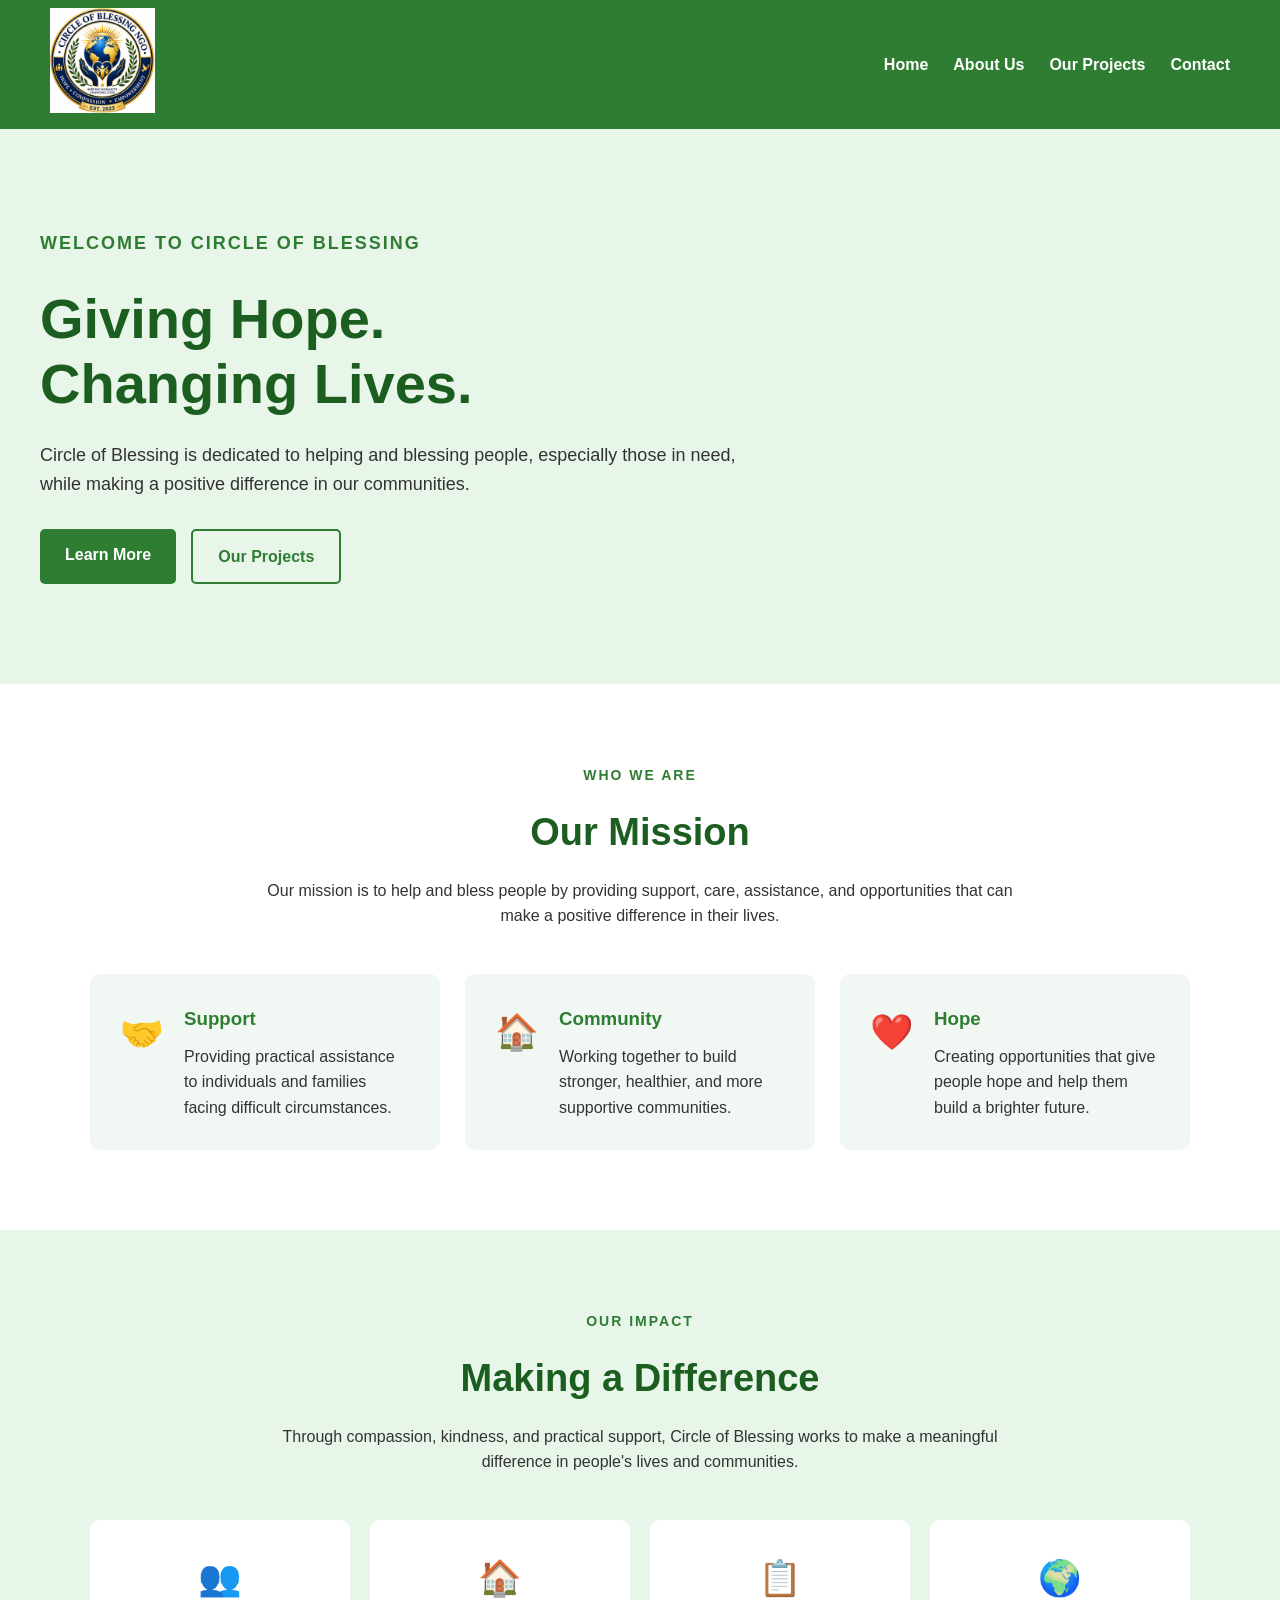
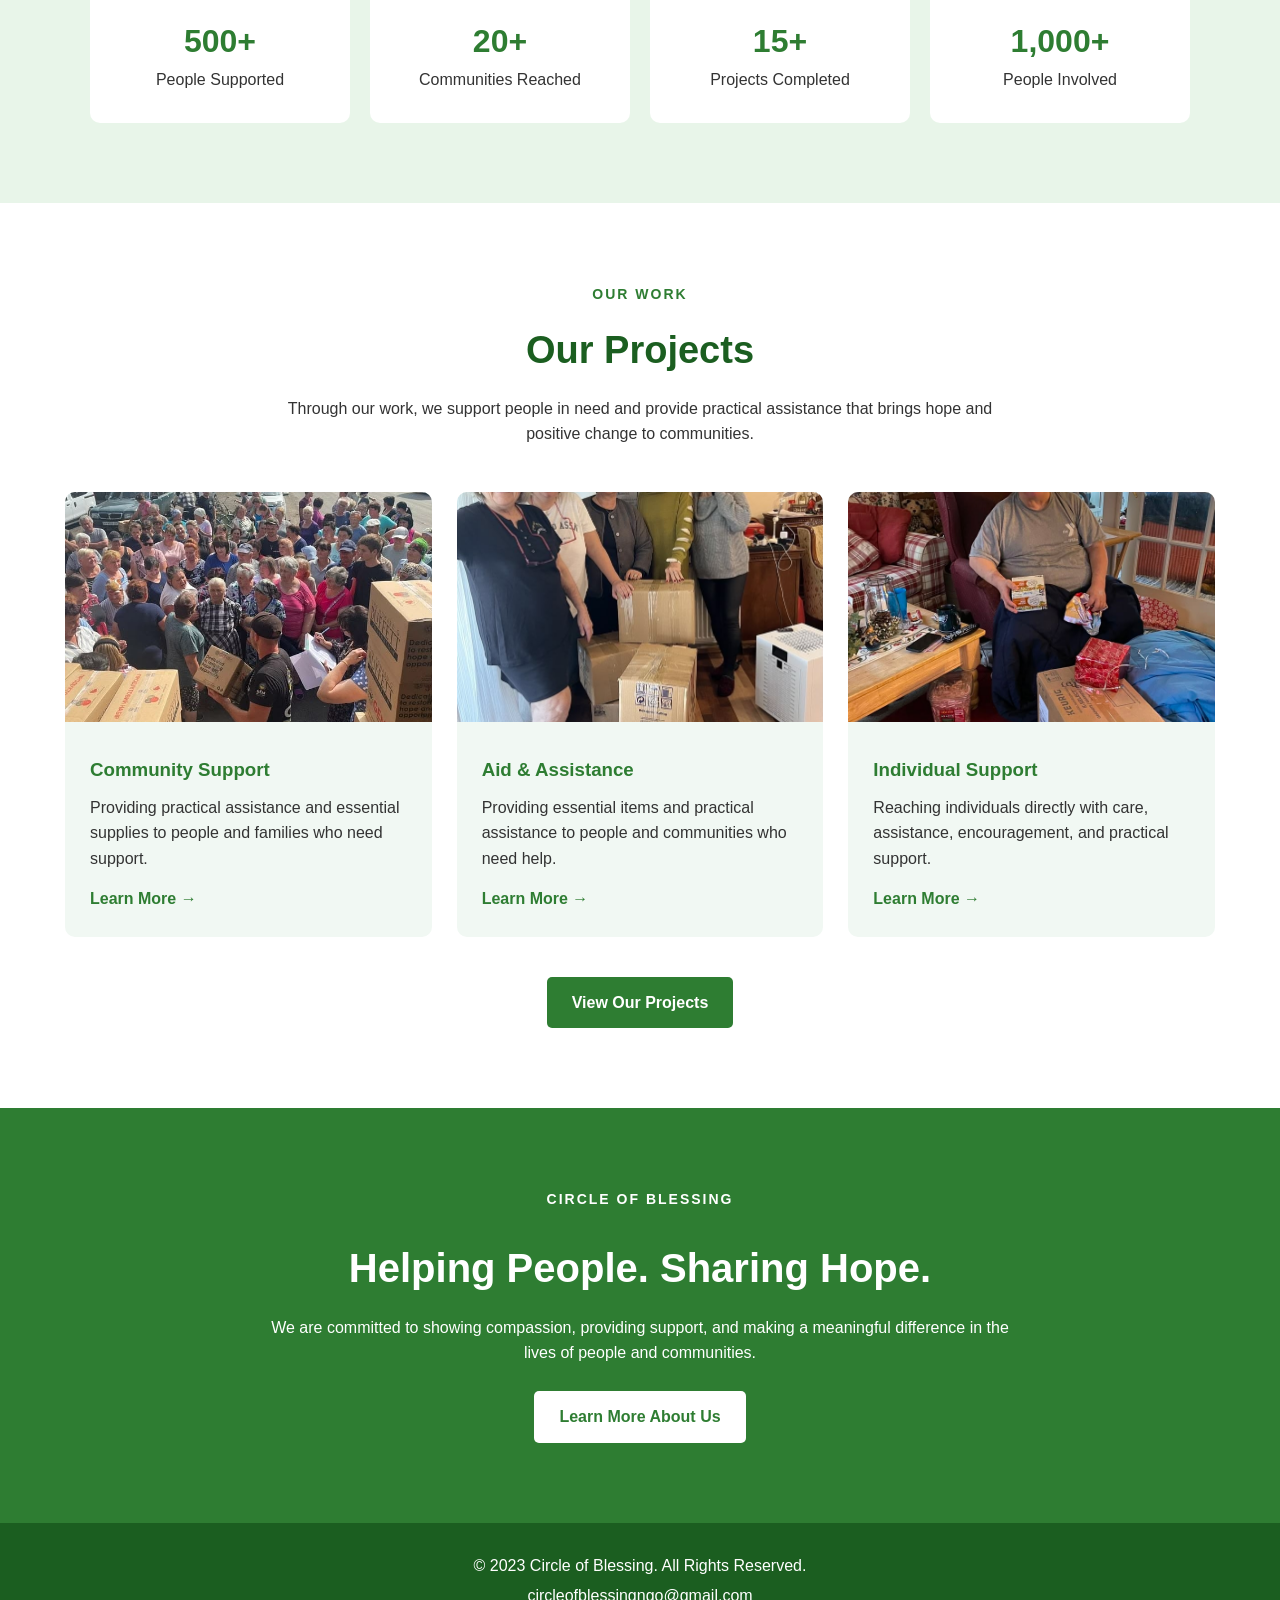
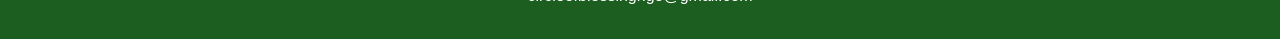
==== index.html @ a7e41919 "Create index.html" ====
<!DOCTYPE html>
<html lang="en">
<head>
    <meta charset="UTF-8">
    <meta name="viewport" content="width=device-width, initial-scale=1.0">

    <meta name="description"
          content="Circle of Blessing is dedicated to helping and blessing people through compassion, support, and community service.">

    <title>Circle of Blessing | Helping People. Sharing Hope.</title>

    <link rel="stylesheet" href="css/style.css">
</head>

<body>

<header>
    <nav class="navbar">

        <a href="index.html" class="logo">
            <img src="images/logo.png" alt="Circle of Blessing Logo">
        </a>

        <ul class="nav-links">
            <li><a href="index.html">Home</a></li>
            <li><a href="about.html">About Us</a></li>
            <li><a href="projects.html">Our Projects</a></li>
            <li><a href="contact.html">Contact</a></li>
        </ul>

    </nav>
</header>


<!-- HERO SECTION -->

<section class="hero">

    <div class="hero-content">

        <div class="hero-text">

            <p class="small-heading">
                WELCOME TO CIRCLE OF BLESSING
            </p>

            <h1>
                Giving Hope.<br>
                Changing Lives.
            </h1>

            <p>
                Circle of Blessing is dedicated to helping and blessing people,
                especially those in need, while making a positive difference
                in our communities.
            </p>

            <div class="hero-buttons">

                <a href="about.html" class="button">
                    Learn More
                </a>

                <a href="projects.html" class="button button-outline">
                    Our Projects
                </a>

            </div>

        </div>

    </div>

</section>


<!-- MISSION SECTION -->

<section class="mission-section">

    <div class="section-heading">

        <p class="small-heading">
            WHO WE ARE
        </p>

        <h2>
            Our Mission
        </h2>

        <p>
            Our mission is to help and bless people by providing support,
            care, assistance, and opportunities that can make a positive
            difference in their lives.
        </p>

    </div>


    <div class="mission-container">

        <div class="mission-card">

            <div class="mission-icon">
                🤝
            </div>

            <div>
                <h3>Support</h3>

                <p>
                    Providing practical assistance to individuals and
                    families facing difficult circumstances.
                </p>
            </div>

        </div>


        <div class="mission-card">

            <div class="mission-icon">
                🏠
            </div>

            <div>
                <h3>Community</h3>

                <p>
                    Working together to build stronger, healthier,
                    and more supportive communities.
                </p>
            </div>

        </div>


        <div class="mission-card">

            <div class="mission-icon">
                ❤️
            </div>

            <div>
                <h3>Hope</h3>

                <p>
                    Creating opportunities that give people hope
                    and help them build a brighter future.
                </p>
            </div>

        </div>

    </div>

</section>


<!-- IMPACT SECTION -->

<section class="impact-section">

    <div class="section-heading">

        <p class="small-heading">
            OUR IMPACT
        </p>

        <h2>
            Making a Difference
        </h2>

        <p>
            Through compassion, kindness, and practical support,
            Circle of Blessing works to make a meaningful difference
            in people's lives and communities.
        </p>

    </div>


    <div class="impact-container">

        <div class="impact-card">

            <div class="impact-icon">
                👥
            </div>

            <div>
                <h3>500+</h3>
                <p>People Supported</p>
            </div>

        </div>


        <div class="impact-card">

            <div class="impact-icon">
                🏠
            </div>

            <div>
                <h3>20+</h3>
                <p>Communities Reached</p>
            </div>

        </div>


        <div class="impact-card">

            <div class="impact-icon">
                📋
            </div>

            <div>
                <h3>15+</h3>
                <p>Projects Completed</p>
            </div>

        </div>


        <div class="impact-card">

            <div class="impact-icon">
                🌍
            </div>

            <div>
                <h3>1,000+</h3>
                <p>People Involved</p>
            </div>

        </div>

    </div>

</section>


<!-- PROJECTS SECTION -->

<section class="projects-section">

    <div class="section-heading">

        <p class="small-heading">
            OUR WORK
        </p>

        <h2>
            Our Projects
        </h2>

        <p>
            Through our work, we support people in need and provide
            practical assistance that brings hope and positive change
            to communities.
        </p>

    </div>


    <div class="projects-container">


        <!-- PROJECT 1 -->

        <div class="project-card">

            <img src="images/community-support.jpg"
                 alt="Community support project">

            <div class="project-content">

                <h3>
                    Community Support
                </h3>

                <p>
                    Providing practical assistance and essential
                    supplies to people and families who need support.
                </p>

                <a href="projects.html">
                    Learn More →
                </a>

            </div>

        </div>


        <!-- PROJECT 2 -->

        <div class="project-card">

            <img src="images/donations.jpg"
                 alt="Aid and assistance project">

            <div class="project-content">

                <h3>
                    Aid & Assistance
                </h3>

                <p>
                    Providing essential items and practical assistance
                    to people and communities who need help.
                </p>

                <a href="projects.html">
                    Learn More →
                </a>

            </div>

        </div>


        <!-- PROJECT 3 -->

        <div class="project-card">

            <img src="images/individual-support.jpg"
                 alt="Individual support project">

            <div class="project-content">

                <h3>
                    Individual Support
                </h3>

                <p>
                    Reaching individuals directly with care, assistance,
                    encouragement, and practical support.
                </p>

                <a href="projects.html">
                    Learn More →
                </a>

            </div>

        </div>

    </div>


    <div class="projects-button">

        <a href="projects.html" class="button">
            View Our Projects
        </a>

    </div>

</section>


<!-- CALL TO ACTION -->

<section class="cta-section">

    <div class="cta-content">

        <p class="small-heading">
            CIRCLE OF BLESSING
        </p>

        <h2>
            Helping People. Sharing Hope.
        </h2>

        <p>
            We are committed to showing compassion, providing support,
            and making a meaningful difference in the lives of people
            and communities.
        </p>

        <a href="about.html" class="button cta-button">
            Learn More About Us
        </a>

    </div>

</section>


<!-- FOOTER -->

<footer>

    <p>
        &copy; 2023 Circle of Blessing. All Rights Reserved.
    </p>

    <p class="footer-website">
        circleofblessingngo@gmail.com
    </p>

</footer>

</body>
</html>
---- css/style.css ----
* {
    margin: 0;
    padding: 0;
    box-sizing: border-box;
}

body {
    font-family: Arial, sans-serif;
    color: #333;
    line-height: 1.6;
    background-color: #ffffff;
}

header {
    background-color: #2e7d32;
    padding: 8px 50px;
}

.navbar {
    display: flex;
    justify-content: space-between;
    align-items: center;
}

.logo img {
    width: 105px;
    height: 105px;
    object-fit: contain;
}

.nav-links {
    list-style: none;
    display: flex;
    gap: 25px;
    align-items: center;
}

.nav-links li a {
    color: white;
    text-decoration: none;
    font-weight: bold;
    font-size: 16px;
}

.nav-links li a:hover {
    text-decoration: underline;
}

/* HERO */

.hero {
    background-color: #e8f5e9;
    padding: 100px 20px;
}

.hero-content {
    max-width: 1200px;
    margin: auto;
}

.hero-text {
    max-width: 750px;
}

.small-heading {
    color: #2e7d32;
    font-weight: bold;
    letter-spacing: 2px;
    font-size: 14px;
    margin-bottom: 15px;
}

.hero h1 {
    font-size: 56px;
    line-height: 1.15;
    color: #1b5e20;
    margin-bottom: 25px;
}

.hero p {
    font-size: 18px;
    max-width: 700px;
    margin-bottom: 30px;
}

.hero-buttons {
    display: flex;
    gap: 15px;
    flex-wrap: wrap;
}

.button {
    display: inline-block;
    background-color: #2e7d32;
    color: white;
    padding: 13px 25px;
    border-radius: 5px;
    text-decoration: none;
    font-weight: bold;
}

.button:hover {
    background-color: #1b5e20;
}

.button-outline {
    background-color: transparent;
    color: #2e7d32;
    border: 2px solid #2e7d32;
}

.button-outline:hover {
    color: white;
}

/* GENERAL SECTIONS */

section {
    padding: 80px 20px;
}

.section-heading {
    text-align: center;
    max-width: 750px;
    margin: 0 auto 45px;
}

.section-heading h2 {
    color: #1b5e20;
    font-size: 38px;
    margin-bottom: 15px;
}

/* MISSION */

.mission-section {
    background-color: #ffffff;
}

.mission-container {
    max-width: 1100px;
    margin: auto;
    display: grid;
    grid-template-columns: repeat(3, 1fr);
    gap: 25px;
}

.mission-card {
    background-color: #f1f8f3;
    padding: 30px;
    border-radius: 10px;
    display: flex;
    gap: 20px;
}

.mission-icon {
    font-size: 35px;
}

.mission-card h3 {
    color: #2e7d32;
    margin-bottom: 10px;
}

/* IMPACT */

.impact-section {
    background-color: #e8f5e9;
}

.impact-container {
    max-width: 1100px;
    margin: auto;
    display: grid;
    grid-template-columns: repeat(4, 1fr);
    gap: 20px;
}

.impact-card {
    background-color: white;
    padding: 30px 20px;
    text-align: center;
    border-radius: 10px;
}

.impact-icon {
    font-size: 35px;
    margin-bottom: 10px;
}

.impact-card h3 {
    color: #2e7d32;
    font-size: 32px;
}

/* PROJECTS */

.projects-section {
    background-color: #ffffff;
}

.projects-container {
    max-width: 1150px;
    margin: auto;
    display: grid;
    grid-template-columns: repeat(3, 1fr);
    gap: 25px;
}

.project-card {
    background-color: #f1f8f3;
    border-radius: 10px;
    overflow: hidden;
}

.project-card img {
    width: 100%;
    height: 230px;
    object-fit: cover;
}

.project-content {
    padding: 25px;
}

.project-content h3 {
    color: #2e7d32;
    margin-bottom: 10px;
}

.project-content a {
    display: inline-block;
    margin-top: 15px;
    color: #2e7d32;
    font-weight: bold;
    text-decoration: none;
}

.projects-button {
    text-align: center;
    margin-top: 40px;
}

/* CTA */

.cta-section {
    background-color: #2e7d32;
    color: white;
    text-align: center;
}

.cta-content {
    max-width: 750px;
    margin: auto;
}

.cta-section .small-heading {
    color: #ffffff;
}

.cta-section h2 {
    font-size: 40px;
    margin-bottom: 15px;
}

.cta-section p {
    margin-bottom: 25px;
}

.cta-button {
    background-color: white;
    color: #2e7d32;
}

.cta-button:hover {
    background-color: #e8f5e9;
}

/* ABOUT PAGE */

.about-section {
    max-width: 1100px;
    margin: auto;
}

.about-image {
    width: 100%;
    max-height: 500px;
    object-fit: cover;
    border-radius: 10px;
    margin-bottom: 40px;
}

.about-content {
    max-width: 850px;
    margin: auto;
}

.about-content h2 {
    color: #1b5e20;
    margin-top: 30px;
    margin-bottom: 15px;
}

.about-content h3 {
    color: #2e7d32;
    margin-top: 25px;
}

.about-content ul {
    margin: 15px 0 25px 25px;
}

/* PROJECT PAGE */

.projects-page {
    max-width: 1150px;
    margin: auto;
}

.project-page-item {
    margin-bottom: 60px;
}

.project-page-item img {
    width: 100%;
    height: 400px;
    object-fit: cover;
    border-radius: 10px;
    margin-bottom: 20px;
}

.project-page-item h2 {
    color: #1b5e20;
    margin-bottom: 10px;
}

/* CONTACT */

.contact-section {
    max-width: 1100px;
    margin: auto;
}

.contact-container {
    display: grid;
    grid-template-columns: 1fr 1fr;
    gap: 50px;
}

.contact-info {
    background-color: #f1f8f3;
    padding: 35px;
    border-radius: 10px;
}

.contact-item {
    display: flex;
    gap: 20px;
    margin-bottom: 25px;
}

.contact-icon {
    font-size: 28px;
}

.contact-item h3 {
    color: #2e7d32;
    margin-bottom: 5px;
}

.contact-form {
    display: flex;
    flex-direction: column;
    gap: 15px;
}

.contact-form label {
    font-weight: bold;
}

.contact-form input,
.contact-form textarea {
    width: 100%;
    padding: 13px;
    border: 1px solid #ccc;
    border-radius: 5px;
    font-family: Arial, sans-serif;
}

.contact-form textarea {
    min-height: 150px;
    resize: vertical;
}

.contact-form button {
    border: none;
    cursor: pointer;
    font-size: 16px;
}

/* FOOTER */

footer {
    background-color: #1b5e20;
    color: white;
    text-align: center;
    padding: 30px 20px;
}

.footer-website {
    margin-top: 5px;
}

/* RESPONSIVE */

@media (max-width: 900px) {

    .mission-container,
    .projects-container {
        grid-template-columns: 1fr 1fr;
    }

    .impact-container {
        grid-template-columns: 1fr 1fr;
    }

    .contact-container {
        grid-template-columns: 1fr;
    }
}

@media (max-width: 600px) {

    header {
        padding: 8px 20px;
    }

    .navbar {
        flex-direction: column;
        gap: 15px;
    }

    .logo img {
        width: 85px;
        height: 85px;
    }

    .nav-links {
        flex-wrap: wrap;
        justify-content: center;
        gap: 15px;
    }

    .hero {
        padding: 70px 20px;
    }

    .hero h1 {
        font-size: 40px;
    }

    .mission-container,
    .impact-container,
    .projects-container {
        grid-template-columns: 1fr;
    }

    section {
        padding: 60px 20px;
    }

    .section-heading h2 {
        font-size: 32px;
    }

    .cta-section h2 {
        font-size: 32px;
    }

    .project-page-item img {
        height: 250px;
    }
}
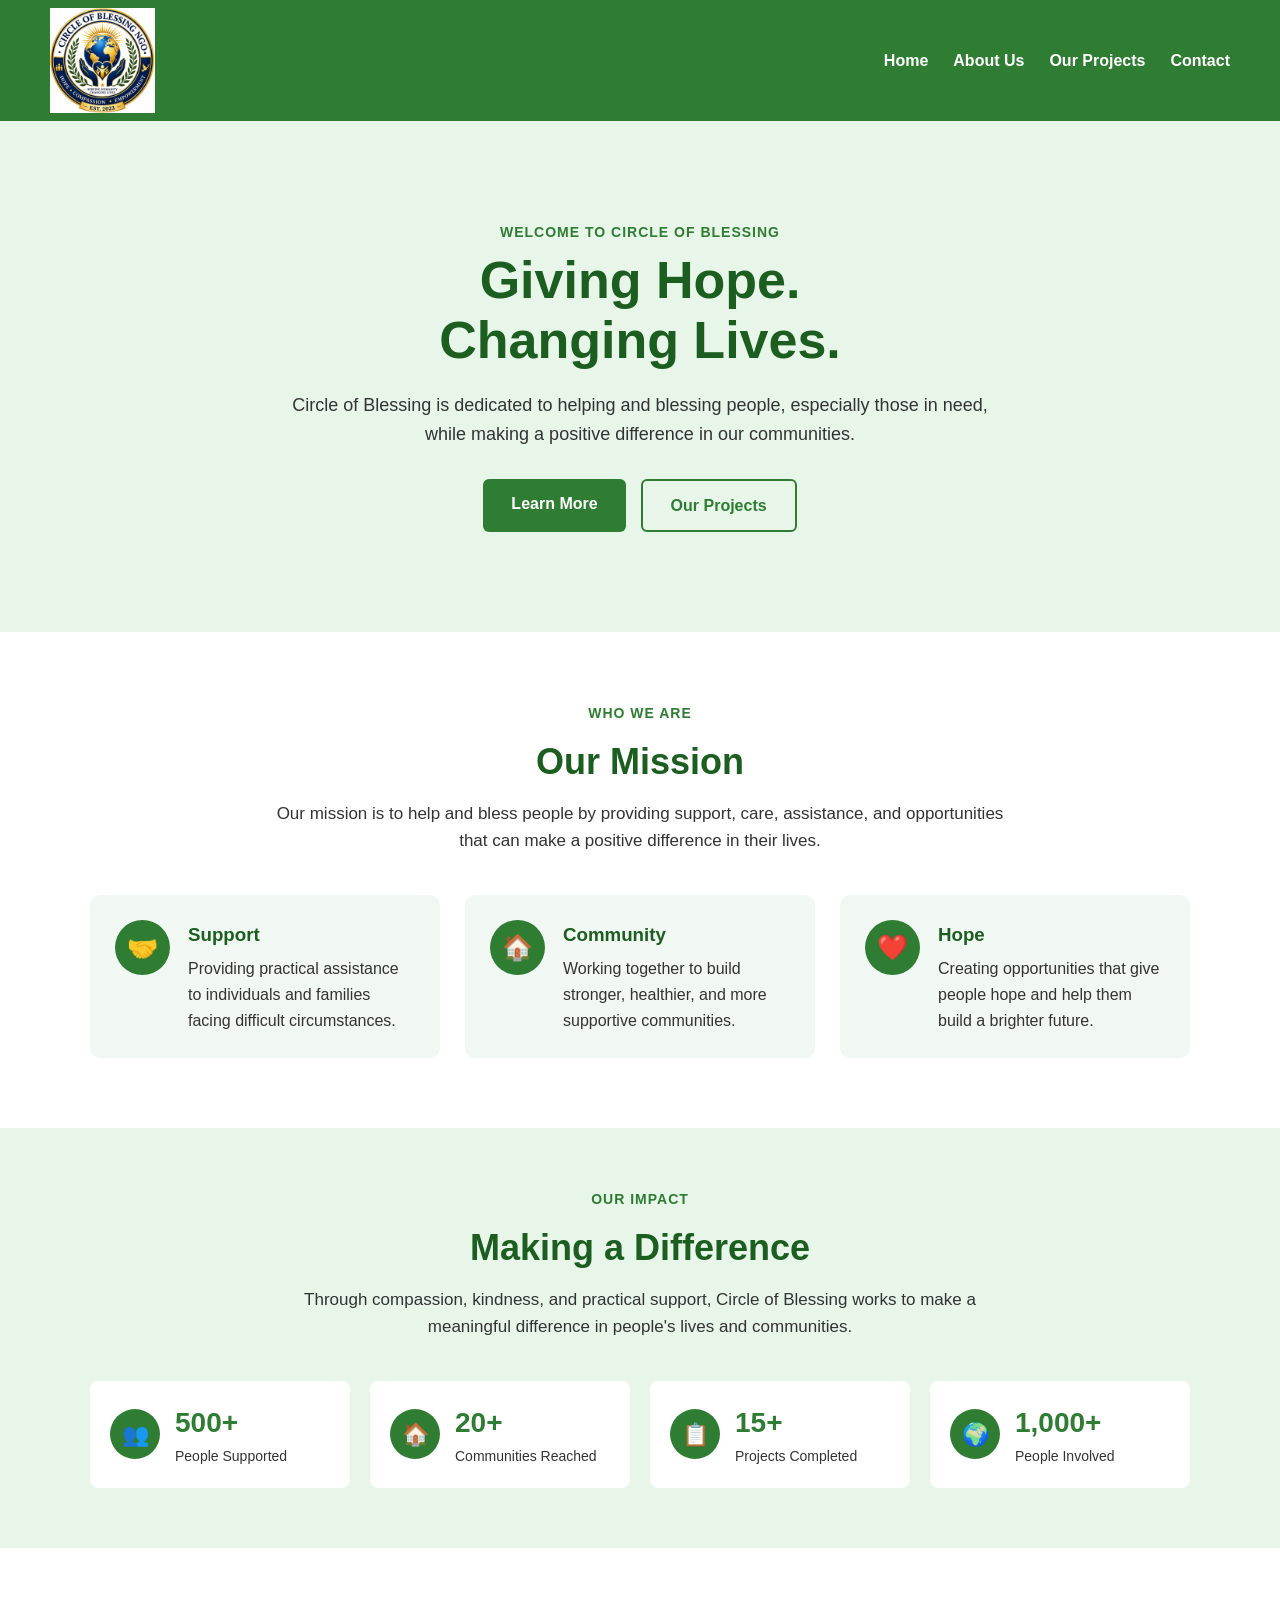
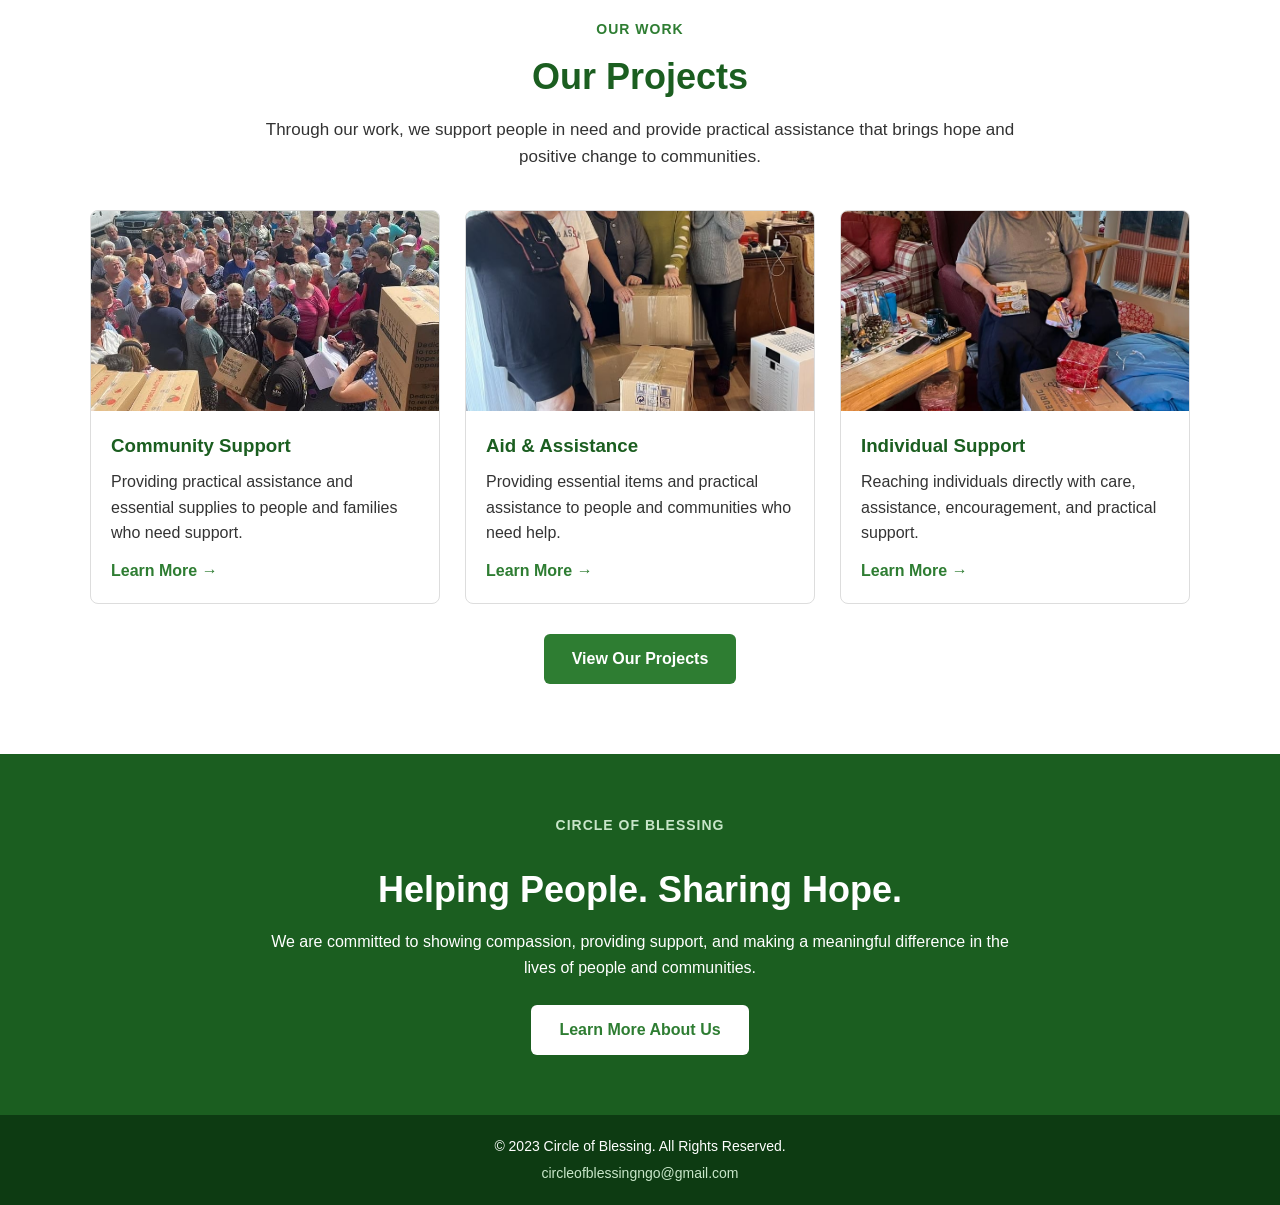
==== commit 131fc8b3: "Add favicon link to index.html" ====
--- a/index.html
+++ b/index.html
@@ -10,6 +10,7 @@
     <title>Circle of Blessing | Helping People. Sharing Hope.</title>
 
     <link rel="stylesheet" href="css/style.css">
+    <link rel="icon" type="image/png" href="images/logo.png">
 </head>
 
 <body>
--- a/css/style.css
+++ b/css/style.css
@@ -1,15 +1,43 @@
+/* =====================================================
+   CIRCLE OF BLESSING
+   MAIN STYLESHEET
+===================================================== */
+
+
+/* =====================================================
+   GENERAL
+===================================================== */
+
 * {
     margin: 0;
     padding: 0;
     box-sizing: border-box;
 }
 
+html {
+    scroll-behavior: smooth;
+}
+
 body {
     font-family: Arial, sans-serif;
     color: #333;
     line-height: 1.6;
-    background-color: #ffffff;
-}
+    background-color: #fff;
+}
+
+img {
+    max-width: 100%;
+    display: block;
+}
+
+a {
+    text-decoration: none;
+}
+
+
+/* =====================================================
+   HEADER
+===================================================== */
 
 header {
     background-color: #2e7d32;
@@ -17,8 +45,16 @@
 }
 
 .navbar {
+    max-width: 1200px;
+    margin: auto;
+
     display: flex;
     justify-content: space-between;
+    align-items: center;
+}
+
+.logo {
+    display: flex;
     align-items: center;
 }
 
@@ -30,241 +66,59 @@
 
 .nav-links {
     list-style: none;
-    display: flex;
+
+    display: flex;
+    align-items: center;
+
     gap: 25px;
-    align-items: center;
 }
 
 .nav-links li a {
     color: white;
-    text-decoration: none;
     font-weight: bold;
-    font-size: 16px;
+
+    transition: 0.3s;
 }
 
 .nav-links li a:hover {
-    text-decoration: underline;
-}
-
-/* HERO */
-
-.hero {
-    background-color: #e8f5e9;
-    padding: 100px 20px;
-}
-
-.hero-content {
-    max-width: 1200px;
-    margin: auto;
-}
-
-.hero-text {
-    max-width: 750px;
-}
-
-.small-heading {
-    color: #2e7d32;
-    font-weight: bold;
-    letter-spacing: 2px;
-    font-size: 14px;
-    margin-bottom: 15px;
-}
-
-.hero h1 {
-    font-size: 56px;
-    line-height: 1.15;
-    color: #1b5e20;
-    margin-bottom: 25px;
-}
-
-.hero p {
-    font-size: 18px;
-    max-width: 700px;
-    margin-bottom: 30px;
-}
-
-.hero-buttons {
-    display: flex;
-    gap: 15px;
-    flex-wrap: wrap;
-}
+    color: #c8e6c9;
+}
+
+
+/* =====================================================
+   BUTTONS
+===================================================== */
 
 .button {
     display: inline-block;
+
     background-color: #2e7d32;
     color: white;
-    padding: 13px 25px;
-    border-radius: 5px;
-    text-decoration: none;
+
+    padding: 12px 28px;
+
+    border-radius: 6px;
+
     font-weight: bold;
+
+    transition: 0.3s;
 }
 
 .button:hover {
     background-color: #1b5e20;
+    transform: translateY(-2px);
 }
 
 .button-outline {
     background-color: transparent;
     color: #2e7d32;
+
     border: 2px solid #2e7d32;
 }
 
 .button-outline:hover {
-    color: white;
-}
-
-/* GENERAL SECTIONS */
-
-section {
-    padding: 80px 20px;
-}
-
-.section-heading {
-    text-align: center;
-    max-width: 750px;
-    margin: 0 auto 45px;
-}
-
-.section-heading h2 {
-    color: #1b5e20;
-    font-size: 38px;
-    margin-bottom: 15px;
-}
-
-/* MISSION */
-
-.mission-section {
-    background-color: #ffffff;
-}
-
-.mission-container {
-    max-width: 1100px;
-    margin: auto;
-    display: grid;
-    grid-template-columns: repeat(3, 1fr);
-    gap: 25px;
-}
-
-.mission-card {
-    background-color: #f1f8f3;
-    padding: 30px;
-    border-radius: 10px;
-    display: flex;
-    gap: 20px;
-}
-
-.mission-icon {
-    font-size: 35px;
-}
-
-.mission-card h3 {
-    color: #2e7d32;
-    margin-bottom: 10px;
-}
-
-/* IMPACT */
-
-.impact-section {
-    background-color: #e8f5e9;
-}
-
-.impact-container {
-    max-width: 1100px;
-    margin: auto;
-    display: grid;
-    grid-template-columns: repeat(4, 1fr);
-    gap: 20px;
-}
-
-.impact-card {
-    background-color: white;
-    padding: 30px 20px;
-    text-align: center;
-    border-radius: 10px;
-}
-
-.impact-icon {
-    font-size: 35px;
-    margin-bottom: 10px;
-}
-
-.impact-card h3 {
-    color: #2e7d32;
-    font-size: 32px;
-}
-
-/* PROJECTS */
-
-.projects-section {
-    background-color: #ffffff;
-}
-
-.projects-container {
-    max-width: 1150px;
-    margin: auto;
-    display: grid;
-    grid-template-columns: repeat(3, 1fr);
-    gap: 25px;
-}
-
-.project-card {
-    background-color: #f1f8f3;
-    border-radius: 10px;
-    overflow: hidden;
-}
-
-.project-card img {
-    width: 100%;
-    height: 230px;
-    object-fit: cover;
-}
-
-.project-content {
-    padding: 25px;
-}
-
-.project-content h3 {
-    color: #2e7d32;
-    margin-bottom: 10px;
-}
-
-.project-content a {
-    display: inline-block;
-    margin-top: 15px;
-    color: #2e7d32;
-    font-weight: bold;
-    text-decoration: none;
-}
-
-.projects-button {
-    text-align: center;
-    margin-top: 40px;
-}
-
-/* CTA */
-
-.cta-section {
     background-color: #2e7d32;
     color: white;
-    text-align: center;
-}
-
-.cta-content {
-    max-width: 750px;
-    margin: auto;
-}
-
-.cta-section .small-heading {
-    color: #ffffff;
-}
-
-.cta-section h2 {
-    font-size: 40px;
-    margin-bottom: 15px;
-}
-
-.cta-section p {
-    margin-bottom: 25px;
 }
 
 .cta-button {
@@ -273,172 +127,979 @@
 }
 
 .cta-button:hover {
+    background-color: #c8e6c9;
+    color: #1b5e20;
+}
+
+
+/* =====================================================
+   SMALL HEADINGS
+===================================================== */
+
+.small-heading {
+    color: #2e7d32;
+
+    font-size: 14px;
+    font-weight: bold;
+
+    letter-spacing: 1px;
+
+    margin-bottom: 8px;
+}
+
+
+/* =====================================================
+   HOMEPAGE HERO
+===================================================== */
+
+.hero {
     background-color: #e8f5e9;
-}
-
-/* ABOUT PAGE */
+    text-align: center;
+}
+
+.hero-content {
+    max-width: 900px;
+    margin: auto;
+}
+
+.hero-text {
+    padding: 100px 30px;
+}
+
+.hero h1 {
+    font-size: 52px;
+    line-height: 1.15;
+
+    color: #1b5e20;
+
+    margin-bottom: 20px;
+}
+
+.hero-text > p:not(.small-heading) {
+    max-width: 700px;
+
+    margin: 0 auto 30px;
+
+    font-size: 18px;
+}
+
+.hero-buttons {
+    display: flex;
+    justify-content: center;
+
+    gap: 15px;
+
+    flex-wrap: wrap;
+}
+
+
+/* =====================================================
+   SECTION HEADINGS
+===================================================== */
+
+.section-heading {
+    max-width: 750px;
+
+    margin: 0 auto 40px;
+
+    text-align: center;
+}
+
+.section-heading h2 {
+    color: #1b5e20;
+
+    font-size: 36px;
+
+    margin-bottom: 10px;
+}
+
+.section-heading p:last-child {
+    font-size: 17px;
+}
+
+
+/* =====================================================
+   MISSION
+===================================================== */
+
+.mission-section {
+    padding: 70px 30px;
+    background-color: white;
+}
+
+.mission-container {
+    max-width: 1100px;
+
+    margin: auto;
+
+    display: grid;
+
+    grid-template-columns: repeat(3, 1fr);
+
+    gap: 25px;
+}
+
+.mission-card {
+    background-color: #f1f8f3;
+
+    padding: 25px;
+
+    border-radius: 10px;
+
+    display: flex;
+
+    gap: 18px;
+
+    align-items: flex-start;
+}
+
+.mission-icon {
+    min-width: 55px;
+
+    height: 55px;
+
+    border-radius: 50%;
+
+    background-color: #2e7d32;
+
+    color: white;
+
+    display: flex;
+
+    align-items: center;
+    justify-content: center;
+
+    font-size: 25px;
+}
+
+.mission-card h3 {
+    color: #1b5e20;
+
+    margin-bottom: 7px;
+}
+
+
+/* =====================================================
+   IMPACT
+===================================================== */
+
+.impact-section {
+    padding: 60px 30px;
+
+    background-color: #e8f5e9;
+}
+
+.impact-container {
+    max-width: 1100px;
+
+    margin: auto;
+
+    display: grid;
+
+    grid-template-columns: repeat(4, 1fr);
+
+    gap: 20px;
+}
+
+.impact-card {
+    background-color: white;
+
+    padding: 20px;
+
+    border-radius: 8px;
+
+    display: flex;
+
+    align-items: center;
+
+    gap: 15px;
+}
+
+.impact-icon {
+    min-width: 50px;
+
+    height: 50px;
+
+    border-radius: 50%;
+
+    background-color: #2e7d32;
+
+    color: white;
+
+    display: flex;
+
+    align-items: center;
+    justify-content: center;
+
+    font-size: 22px;
+}
+
+.impact-card h3 {
+    color: #2e7d32;
+
+    font-size: 28px;
+}
+
+.impact-card p {
+    font-size: 14px;
+}
+
+
+/* =====================================================
+   PROJECTS
+===================================================== */
+
+.projects-section {
+    padding: 70px 30px;
+}
+
+.projects-container {
+    max-width: 1100px;
+
+    margin: auto;
+
+    display: grid;
+
+    grid-template-columns: repeat(3, 1fr);
+
+    gap: 25px;
+}
+
+.project-card {
+    border: 1px solid #ddd;
+
+    border-radius: 8px;
+
+    overflow: hidden;
+
+    background-color: white;
+
+    transition: 0.3s;
+}
+
+.project-card:hover {
+    transform: translateY(-5px);
+
+    box-shadow:
+        0 10px 25px rgba(0, 0, 0, 0.08);
+}
+
+.project-card img {
+    width: 100%;
+
+    height: 200px;
+
+    object-fit: cover;
+}
+
+.project-content {
+    padding: 20px;
+}
+
+.project-content h3 {
+    color: #1b5e20;
+
+    margin-bottom: 8px;
+}
+
+.project-content p {
+    margin-bottom: 12px;
+}
+
+.project-content a {
+    color: #2e7d32;
+
+    font-weight: bold;
+}
+
+.projects-button {
+    text-align: center;
+
+    margin-top: 30px;
+}
+
+
+/* =====================================================
+   CTA
+===================================================== */
+
+.cta-section {
+    background-color: #1b5e20;
+
+    color: white;
+
+    padding: 60px 30px;
+
+    text-align: center;
+}
+
+.cta-content {
+    max-width: 750px;
+
+    margin: auto;
+}
+
+.cta-section .small-heading {
+    color: #c8e6c9;
+}
+
+.cta-section h2 {
+    font-size: 36px;
+
+    margin-bottom: 10px;
+}
+
+.cta-section p {
+    margin-bottom: 25px;
+}
+
+
+/* =====================================================
+   PAGE HERO
+===================================================== */
+
+.page-hero {
+    background-color: #e8f5e9;
+
+    text-align: center;
+
+    padding: 70px 30px;
+}
+
+.page-hero h1 {
+    color: #1b5e20;
+
+    font-size: 44px;
+
+    line-height: 1.2;
+
+    margin-bottom: 15px;
+}
+
+.page-hero p:last-child {
+    max-width: 700px;
+
+    margin: auto;
+
+    font-size: 18px;
+}
+
+
+/* =====================================================
+   ABOUT
+===================================================== */
 
 .about-section {
+    padding: 80px 30px;
+}
+
+.about-content {
     max-width: 1100px;
-    margin: auto;
-}
-
-.about-image {
+
+    margin: auto;
+
+    display: grid;
+
+    grid-template-columns: 1fr 1fr;
+
+    gap: 60px;
+
+    align-items: center;
+}
+
+.about-text h2 {
+    color: #1b5e20;
+
+    font-size: 36px;
+
+    margin-bottom: 20px;
+}
+
+.about-text > p {
+    margin-bottom: 15px;
+}
+
+.about-image img {
     width: 100%;
-    max-height: 500px;
+
+    height: 400px;
+
     object-fit: cover;
+
     border-radius: 10px;
-    margin-bottom: 40px;
-}
-
-.about-content {
-    max-width: 850px;
-    margin: auto;
-}
-
-.about-content h2 {
-    color: #1b5e20;
+}
+
+
+/* =====================================================
+   FOUNDER
+===================================================== */
+
+.founder-info {
     margin-top: 30px;
+
+    padding: 20px;
+
+    background-color: #e8f5e9;
+
+    border-left: 5px solid #2e7d32;
+
+    border-radius: 5px;
+}
+
+.founder-info h3 {
+    color: #1b5e20;
+
+    margin-bottom: 5px;
+}
+
+.founder-info p {
+    margin-bottom: 10px;
+}
+
+.founder-info p:last-child {
+    margin-bottom: 0;
+}
+
+
+/* =====================================================
+   MISSION & VISION
+===================================================== */
+
+.mission-vision {
+    padding: 70px 30px;
+
+    background-color: #e8f5e9;
+}
+
+.mission-vision-container {
+    max-width: 1000px;
+
+    margin: auto;
+
+    display: grid;
+
+    grid-template-columns: repeat(2, 1fr);
+
+    gap: 30px;
+}
+
+.info-card {
+    background-color: white;
+
+    padding: 35px;
+
+    text-align: center;
+
+    border-radius: 10px;
+}
+
+.info-icon {
+    width: 65px;
+    height: 65px;
+
+    margin: 0 auto 15px;
+
+    border-radius: 50%;
+
+    background-color: #2e7d32;
+
+    color: white;
+
+    display: flex;
+
+    align-items: center;
+    justify-content: center;
+
+    font-size: 28px;
+}
+
+.info-card h3 {
+    color: #1b5e20;
+
+    font-size: 24px;
+
+    margin-bottom: 10px;
+}
+
+
+/* =====================================================
+   VALUES
+===================================================== */
+
+.values-section {
+    padding: 80px 30px;
+}
+
+.values-container {
+    max-width: 1100px;
+
+    margin: auto;
+
+    display: grid;
+
+    grid-template-columns: repeat(5, 1fr);
+
+    gap: 20px;
+}
+
+.value-card {
+    padding: 25px;
+
+    text-align: center;
+
+    background-color: #f1f8f3;
+
+    border-radius: 10px;
+}
+
+.value-icon {
+    width: 55px;
+    height: 55px;
+
+    margin: 0 auto 15px;
+
+    border-radius: 50%;
+
+    background-color: #2e7d32;
+
+    color: white;
+
+    display: flex;
+
+    align-items: center;
+    justify-content: center;
+
+    font-size: 23px;
+}
+
+.value-card h3 {
+    color: #1b5e20;
+
+    margin-bottom: 8px;
+}
+
+
+/* =====================================================
+   ABOUT CTA
+===================================================== */
+
+.about-cta {
+    padding: 70px 30px;
+
+    background-color: #1b5e20;
+
+    color: white;
+
+    text-align: center;
+}
+
+.about-cta > div {
+    max-width: 750px;
+
+    margin: auto;
+}
+
+.about-cta .small-heading {
+    color: #c8e6c9;
+}
+
+.about-cta h2 {
+    font-size: 36px;
+
     margin-bottom: 15px;
 }
 
-.about-content h3 {
-    color: #2e7d32;
-    margin-top: 25px;
-}
-
-.about-content ul {
-    margin: 15px 0 25px 25px;
-}
-
-/* PROJECT PAGE */
-
-.projects-page {
-    max-width: 1150px;
-    margin: auto;
-}
-
-.project-page-item {
-    margin-bottom: 60px;
-}
-
-.project-page-item img {
+.about-cta p {
+    margin-bottom: 25px;
+}
+
+
+/* =====================================================
+   PROJECT PAGE
+===================================================== */
+
+.projects-intro {
+    padding: 60px 30px;
+}
+
+.project-detail {
+    padding: 70px 30px;
+
+    background-color: white;
+}
+
+.project-detail:nth-of-type(even) {
+    background-color: #f1f8f3;
+}
+
+.project-detail-container {
+    max-width: 1100px;
+
+    margin: auto;
+
+    display: grid;
+
+    grid-template-columns: 1fr 1fr;
+
+    gap: 60px;
+
+    align-items: center;
+}
+
+.project-detail-reverse .project-detail-container {
+    direction: rtl;
+}
+
+.project-detail-reverse .project-detail-text {
+    direction: ltr;
+}
+
+.project-detail-image img {
     width: 100%;
-    height: 400px;
+
+    height: 380px;
+
     object-fit: cover;
+
+    border-radius: 12px;
+}
+
+.project-detail-text h2 {
+    color: #1b5e20;
+
+    font-size: 36px;
+
+    margin-bottom: 20px;
+}
+
+.project-detail-text p:not(.small-heading) {
+    margin-bottom: 15px;
+}
+
+
+/* =====================================================
+   HOW WE HELP
+===================================================== */
+
+.how-we-help {
+    padding: 70px 30px;
+
+    background-color: #e8f5e9;
+}
+
+.help-container {
+    max-width: 1000px;
+
+    margin: auto;
+
+    display: grid;
+
+    grid-template-columns: repeat(3, 1fr);
+
+    gap: 25px;
+}
+
+.help-card {
+    background-color: white;
+
+    text-align: center;
+
+    padding: 30px;
+
     border-radius: 10px;
-    margin-bottom: 20px;
-}
-
-.project-page-item h2 {
-    color: #1b5e20;
-    margin-bottom: 10px;
-}
-
-/* CONTACT */
+}
+
+.help-icon {
+    width: 60px;
+    height: 60px;
+
+    margin: 0 auto 15px;
+
+    background-color: #2e7d32;
+
+    color: white;
+
+    border-radius: 50%;
+
+    display: flex;
+
+    align-items: center;
+    justify-content: center;
+
+    font-size: 25px;
+}
+
+.help-card h3 {
+    color: #1b5e20;
+
+    margin-bottom: 8px;
+}
+
+
+/* =====================================================
+   CONTACT
+===================================================== */
 
 .contact-section {
+    padding: 80px 30px;
+}
+
+.contact-container {
     max-width: 1100px;
-    margin: auto;
-}
-
-.contact-container {
+
+    margin: auto;
+
     display: grid;
+
     grid-template-columns: 1fr 1fr;
-    gap: 50px;
-}
-
-.contact-info {
+
+    gap: 60px;
+}
+
+.contact-info h2 {
+    color: #1b5e20;
+
+    font-size: 36px;
+
+    margin-bottom: 15px;
+}
+
+.contact-item {
+    display: flex;
+
+    gap: 15px;
+
+    margin-top: 30px;
+}
+
+.contact-icon {
+    min-width: 50px;
+
+    height: 50px;
+
+    background-color: #e8f5e9;
+
+    border-radius: 50%;
+
+    display: flex;
+
+    align-items: center;
+    justify-content: center;
+
+    font-size: 22px;
+}
+
+.contact-item h3 {
+    color: #1b5e20;
+
+    margin-bottom: 3px;
+}
+
+
+/* =====================================================
+   CONTACT FORM
+===================================================== */
+
+.contact-form-container {
     background-color: #f1f8f3;
+
     padding: 35px;
+
     border-radius: 10px;
 }
 
-.contact-item {
-    display: flex;
-    gap: 20px;
+.contact-form-container h2 {
+    color: #1b5e20;
+
+    font-size: 28px;
+
+    margin-bottom: 8px;
+}
+
+.contact-form-container > p {
     margin-bottom: 25px;
 }
 
-.contact-icon {
-    font-size: 28px;
-}
-
-.contact-item h3 {
-    color: #2e7d32;
-    margin-bottom: 5px;
-}
-
-.contact-form {
-    display: flex;
+.contact-form-container form {
+    display: flex;
+
     flex-direction: column;
-    gap: 15px;
-}
-
-.contact-form label {
+}
+
+.contact-form-container label {
     font-weight: bold;
-}
-
-.contact-form input,
-.contact-form textarea {
+
+    margin-bottom: 6px;
+
+    color: #333;
+}
+
+.contact-form-container input,
+.contact-form-container textarea {
     width: 100%;
-    padding: 13px;
+
+    padding: 12px;
+
+    margin-bottom: 18px;
+
     border: 1px solid #ccc;
+
     border-radius: 5px;
+
     font-family: Arial, sans-serif;
-}
-
-.contact-form textarea {
-    min-height: 150px;
+
+    font-size: 15px;
+}
+
+.contact-form-container textarea {
     resize: vertical;
 }
 
-.contact-form button {
+.contact-form-container input:focus,
+.contact-form-container textarea:focus {
+    outline: none;
+
+    border-color: #2e7d32;
+}
+
+.contact-form-container button {
     border: none;
+
     cursor: pointer;
+
     font-size: 16px;
 }
 
-/* FOOTER */
+
+/* =====================================================
+   CONTACT BOTTOM
+===================================================== */
+
+.contact-bottom {
+    padding: 70px 30px;
+
+    background-color: #e8f5e9;
+
+    text-align: center;
+}
+
+.contact-bottom > div {
+    max-width: 750px;
+
+    margin: auto;
+}
+
+.contact-bottom h2 {
+    color: #1b5e20;
+
+    font-size: 36px;
+
+    margin-bottom: 15px;
+}
+
+
+/* =====================================================
+   FOOTER
+===================================================== */
 
 footer {
-    background-color: #1b5e20;
+    background-color: #0d3b12;
+
     color: white;
+
     text-align: center;
-    padding: 30px 20px;
+
+    padding: 20px;
+}
+
+footer p {
+    margin: 0;
+
+    font-size: 14px;
 }
 
 .footer-website {
-    margin-top: 5px;
-}
-
-/* RESPONSIVE */
+    margin-top: 5px !important;
+
+    color: #c8e6c9;
+}
+
+
+/* =====================================================
+   TABLET
+===================================================== */
 
 @media (max-width: 900px) {
 
-    .mission-container,
+    header {
+        padding: 8px 25px;
+    }
+
+    .nav-links {
+        gap: 15px;
+    }
+
+    .mission-container {
+        grid-template-columns: 1fr;
+    }
+
+    .impact-container {
+        grid-template-columns: repeat(2, 1fr);
+    }
+
     .projects-container {
-        grid-template-columns: 1fr 1fr;
-    }
-
-    .impact-container {
-        grid-template-columns: 1fr 1fr;
+        grid-template-columns: 1fr;
+    }
+
+    .about-content {
+        grid-template-columns: 1fr;
+    }
+
+    .mission-vision-container {
+        grid-template-columns: 1fr;
+    }
+
+    .values-container {
+        grid-template-columns: repeat(2, 1fr);
+    }
+
+    .project-detail-container {
+        grid-template-columns: 1fr;
+
+        gap: 30px;
+    }
+
+    .project-detail-reverse .project-detail-container {
+        direction: ltr;
+    }
+
+    .help-container {
+        grid-template-columns: 1fr;
     }
 
     .contact-container {
         grid-template-columns: 1fr;
-    }
-}
+
+        gap: 40px;
+    }
+
+}
+
+
+/* =====================================================
+   MOBILE
+===================================================== */
 
 @media (max-width: 600px) {
 
     header {
-        padding: 8px 20px;
+        padding: 8px 15px;
     }
 
     .navbar {
         flex-direction: column;
-        gap: 15px;
+
+        gap: 10px;
     }
 
     .logo img {
@@ -448,37 +1109,144 @@
 
     .nav-links {
         flex-wrap: wrap;
+
         justify-content: center;
-        gap: 15px;
-    }
-
-    .hero {
+
+        gap: 12px;
+    }
+
+    .nav-links li a {
+        font-size: 14px;
+    }
+
+
+    /* HERO */
+
+    .hero-text {
         padding: 70px 20px;
     }
 
     .hero h1 {
-        font-size: 40px;
-    }
-
-    .mission-container,
-    .impact-container,
-    .projects-container {
+        font-size: 38px;
+    }
+
+    .hero-text > p:not(.small-heading) {
+        font-size: 16px;
+    }
+
+    .hero-buttons {
+        flex-direction: column;
+
+        align-items: stretch;
+    }
+
+    .button {
+        text-align: center;
+    }
+
+
+    /* HEADINGS */
+
+    .section-heading h2 {
+        font-size: 30px;
+    }
+
+
+    /* IMPACT */
+
+    .impact-container {
         grid-template-columns: 1fr;
     }
 
-    section {
-        padding: 60px 20px;
-    }
-
-    .section-heading h2 {
-        font-size: 32px;
-    }
-
-    .cta-section h2 {
-        font-size: 32px;
-    }
-
-    .project-page-item img {
-        height: 250px;
-    }
-}
+
+    /* SECTIONS */
+
+    .projects-section,
+    .mission-section,
+    .values-section,
+    .about-section {
+        padding: 55px 20px;
+    }
+
+    .page-hero {
+        padding: 55px 20px;
+    }
+
+    .page-hero h1 {
+        font-size: 36px;
+    }
+
+
+    /* ABOUT */
+
+    .about-image img {
+        height: 300px;
+    }
+
+    .values-container {
+        grid-template-columns: 1fr;
+    }
+
+
+    /* CTA */
+
+    .cta-section,
+    .about-cta {
+        padding: 55px 20px;
+    }
+
+    .cta-section h2,
+    .about-cta h2 {
+        font-size: 30px;
+    }
+
+
+    /* PROJECTS */
+
+    .project-detail {
+        padding: 50px 20px;
+    }
+
+    .project-detail-image img {
+        height: 280px;
+    }
+
+    .project-detail-text h2 {
+        font-size: 30px;
+    }
+
+    .projects-intro {
+        padding: 50px 20px;
+    }
+
+
+    /* HELP */
+
+    .how-we-help {
+        padding: 50px 20px;
+    }
+
+
+    /* CONTACT */
+
+    .contact-section {
+        padding: 50px 20px;
+    }
+
+    .contact-form-container {
+        padding: 25px 20px;
+    }
+
+    .contact-info h2 {
+        font-size: 30px;
+    }
+
+    .contact-bottom {
+        padding: 55px 20px;
+    }
+
+    .contact-bottom h2 {
+        font-size: 30px;
+    }
+
+}
